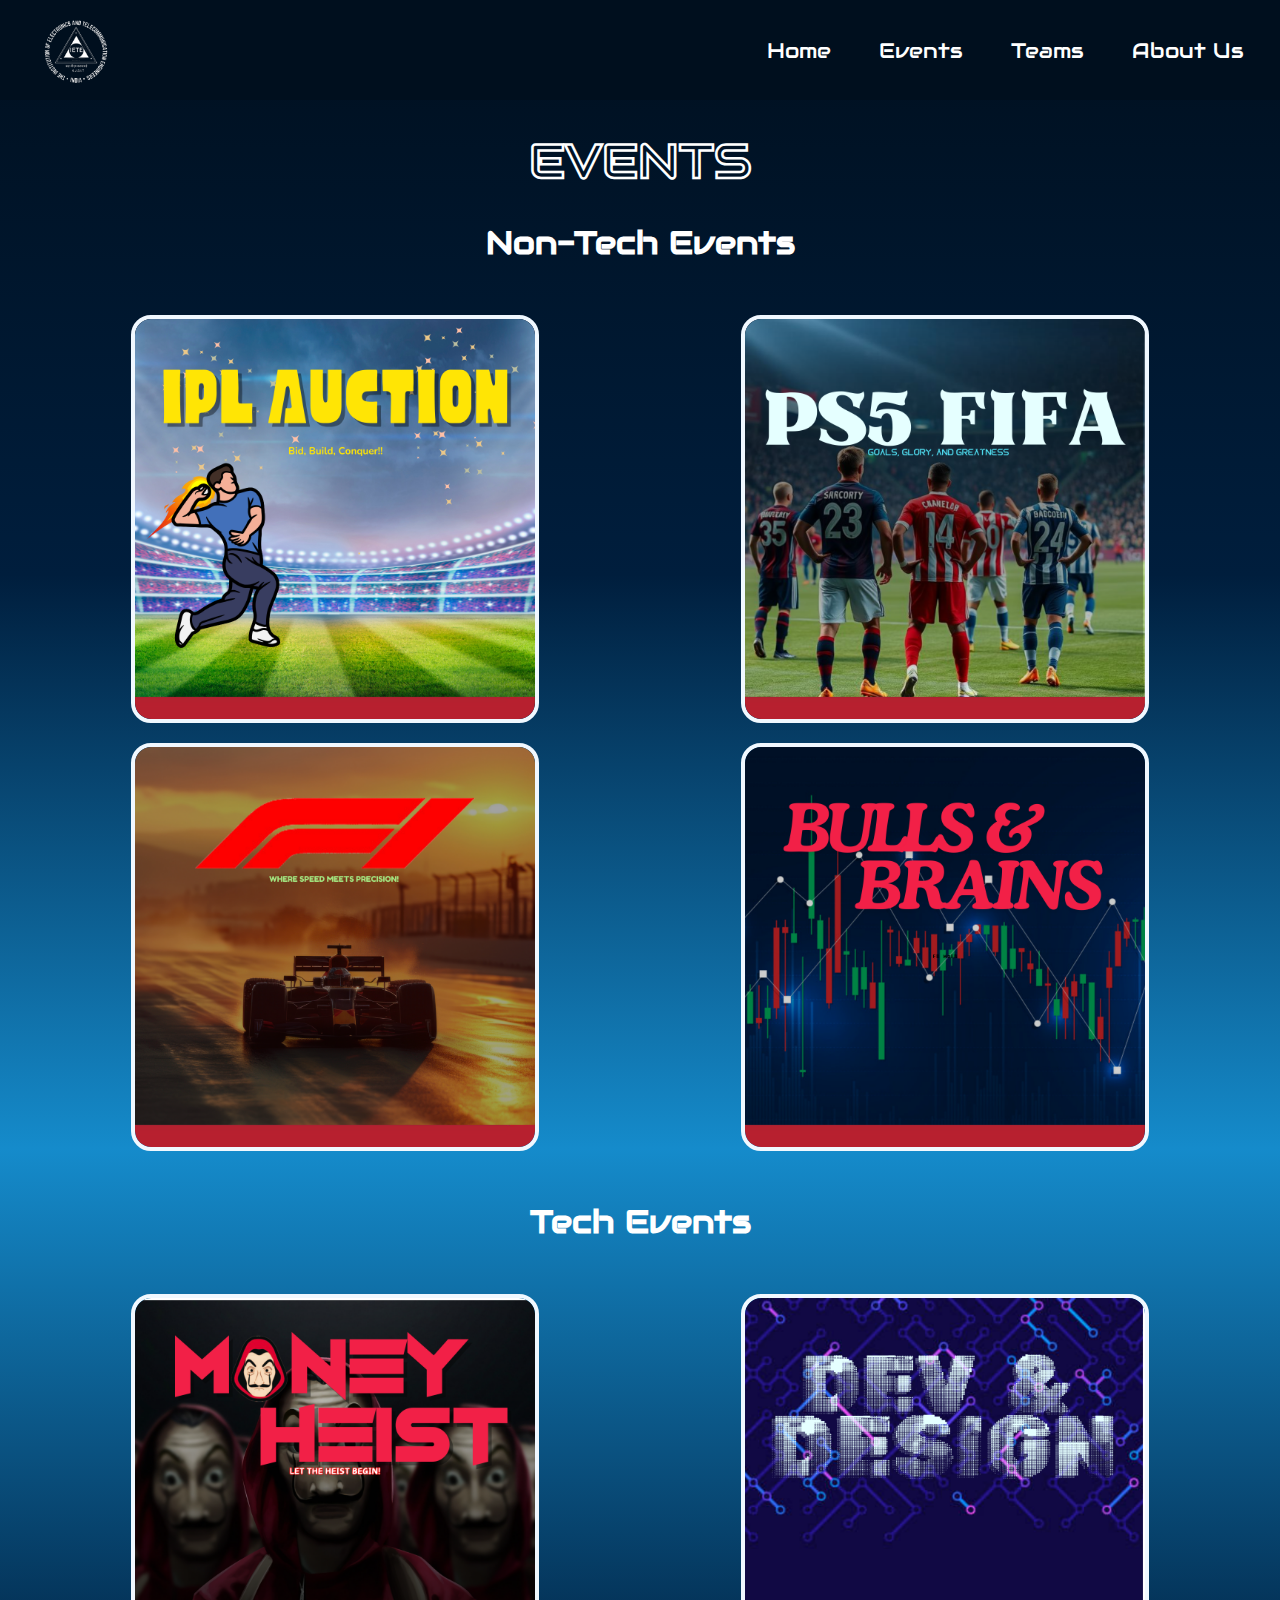
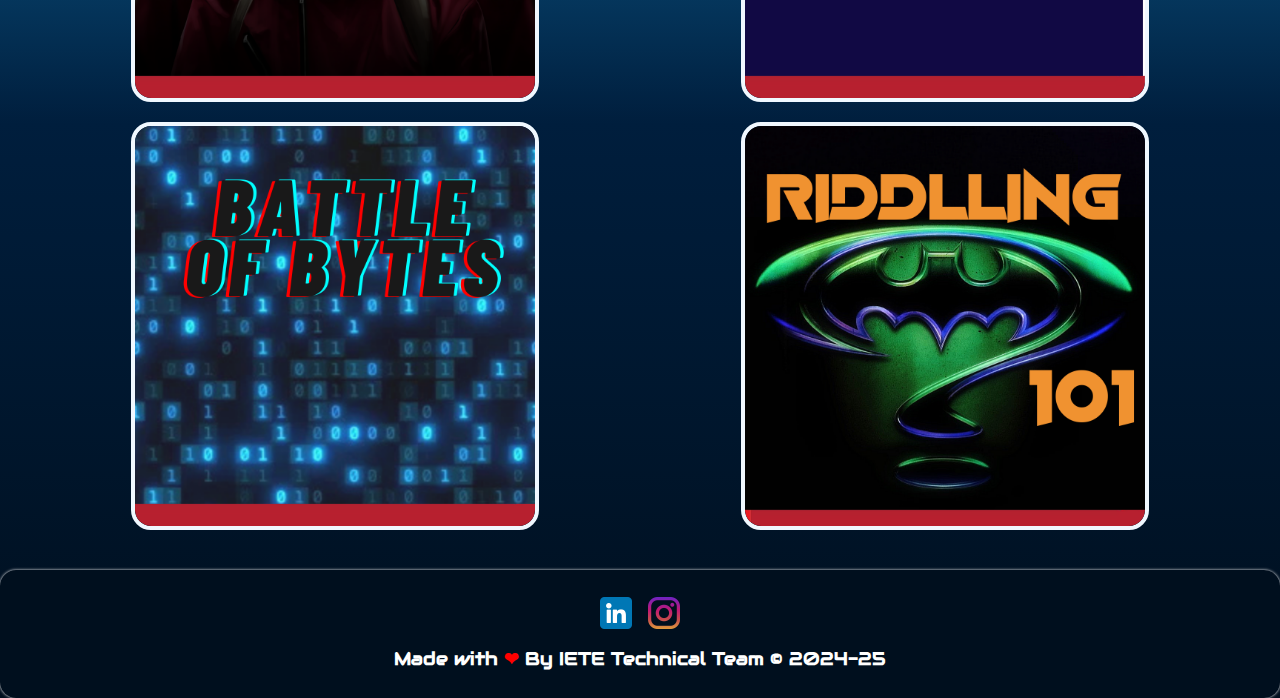
==== iete-events1/events.html @ 1904a3ac "Renaissance Update" ====
<!DOCTYPE html>
<html lang="en">

<head>
    <meta charset="UTF-8" />
    <meta name="viewport" content="width=device-width, initial-scale=1.0" />
    <title>IETE-KJSIT</title>
    <link rel="apple-touch-icon" sizes="180x180" href="../apple-touch-icon.png">
    <link rel="icon" type="image/png" sizes="32x32" href="../favicon-32x32.png">
    <link rel="icon" type="image/png" sizes="16x16" href="../favicon-16x16.png">
    <link rel="manifest" href="../site.webmanifest">
    <link rel="stylesheet" href="./events.css" />
    <link rel="stylesheet" href="./navbar.css" />
    <link rel="stylesheet" href="./footer.css" />
</head>

<body>
    <!-- Navbar -->
    <nav class="navbar">
        <div class="nav-container">
            <a href="../index.html" class="nav-logo"><img src="../iete-homepage/IETE-Logo.png" alt="logo"></a>
            <div class="hamburger" id="hamburger">
                <span class="line" id="line1"></span>
                <span class="line" id="line2"></span>
                <span class="line" id="line3"></span>
            </div>
            <ul class="nav-links" id="nav-links">
                <li><a href="../index.html">Home</a></li>
                <li><a href="./events.html">Events</a></li>
                <li><a href="../iete-teams/teams_2024-2025.html">Teams</a></li>
                <li><a href="../iete-about/about-us.html">About Us</a></li>
            </ul>
        </div>
    </nav>

    <!-- Event Sections -->
    <section class="events">
        <h1 class="title-box">EVENTS</h1>
        <h2>Non-Tech Events</h2>
        <div class="event-grid">
            <div class="event-card">
                <img src="./images/ipl.png" alt="IPL Auction" />
                <div class="event-info">
                    <h3>IPL AUCTION</h3>
                    <p>Time: 2:30PM - 5PM</p>
                    <p>Date: 14th Oct</p>
                    <a href="https://docs.google.com/forms/d/e/1FAIpQLSczby8QKVN-RgpcwUjFU3XSW98WtP2bjYVqkB9LiTR9m40-eQ/viewform"
                        target="_blank">
                        <button class="register-btn">Register</button>
                    </a>
                </div>
            </div>
            <div class="event-card">
                <img src="./images/fifa.png" alt="FIFA" />
                <div class="event-info">
                    <h3>FIFA</h3>
                    <p>Time: 9PM - 5PM</p>
                    <p>Date: 14th & 15th Oct</p>
                    <a href="https://docs.google.com/forms/d/e/1FAIpQLSdMAuP3ic1ZmLCmyiyA9G11GNxbSLZe0o9h2b1MON8RvTy_ag/viewform"
                        target="_blank">
                        <button class="register-btn">Register</button>
                    </a>
                </div>
            </div>
            <div class="event-card">
                <img src="./images/F1.png" alt="F1 RACING" />
                <div class="event-info">
                    <h3>F1 Racing</h3>
                    <p>Time: 9PM - 5PM</p>
                    <p>Date: 14th & 15th Oct</p>
                    <a href="https://docs.google.com/forms/d/e/1FAIpQLSfZt32t-2k_OzipbN7jNhMBG4VUO8RqSVjIqp6ISsDyD3VTOw/viewform"
                        target="_blank">
                        <button class="register-btn">Register</button>
                    </a>
                </div>
            </div>
            <div class="event-card">
                <img src="./images/Bulls.png" alt="BULLS & BRAINS" />
                <div class="event-info">
                    <h3>BULLS & BRAINS</h3>
                    <p>Time: 9:15AM - 3:30PM</p>
                    <p>Date: 14th & 15th Oct</p>
                    <a href="https://docs.google.com/forms/d/e/1FAIpQLSeyniVMpYZ4jGJDH8ygJGjJcSJOQFVTXc2LAAHwDVw2FgQxcA/viewform"
                        target="_blank">
                        <button class="register-btn">Register</button>
                    </a>
                </div>
            </div>
        </div>

        <h2>Tech Events</h2>
        <div class="event-grid">
            <div class="event-card">
                <img src="./images/Money.png" alt="MONEY HEIST" />
                <div class="event-info">
                    <h3>MONEY HEIST</h3>
                    <p>Time: 2:30PM - 5PM</p>
                    <p>Date: 15th Oct</p>
                    <a href="https://docs.google.com/forms/d/e/1FAIpQLSc-ahb6irnEPdfL1sFDib7E49bEtVc0CtYyFlpZqxTfw7nd4A/viewform"
                        target="_blank">
                        <button class="register-btn">Register</button>
                    </a>
                </div>
            </div>
            <div class="event-card">
                <img src="./images/Dev.png" alt="DEV & DESIGN" />
                <div class="event-info">
                    <h3>DEV & DESIGN</h3>
                    <p>Time: 12PM - 4PM</p>
                    <p>Date: 15th Oct</p>
                    <a href="https://docs.google.com/forms/d/e/1FAIpQLSf0r1aqbn2C6k2Ldx7TnERhr4aaCvo1KktOezPTZ3zRODyo-Q/viewform"
                        target="_blank">
                        <button class="register-btn">Register</button>
                    </a>
                </div>
            </div>
            <div class="event-card">
                <img src="./images/BoB.png" alt="BATTLE OF BYTES" />
                <div class="event-info">
                    <h3>BATTLE OF BYTES</h3>
                    <p>Time: 11AM - 1PM</p>
                    <p>Date: 14th Oct</p>
                    <a href="https://docs.google.com/forms/d/e/1FAIpQLScMWoPMvmqF0GRuyHtp5E0GfseN_Mmk141RejVFHGQSWsJIHw/viewform"
                        target="_blank">
                        <button class="register-btn">Register</button>
                    </a>
                </div>
            </div>
            <div class="event-card">
                <img src="./images/Riddlling.png" alt="RIDDLING 101" />
                <div class="event-info">
                    <h3>RIDDLING 101</h3>
                    <p>Time: 11AM - 1PM</p>
                    <p>Date: 15th Oct</p>
                    <a href="https://docs.google.com/forms/d/e/1FAIpQLSeKcpNtjhtYsTKsmi10hRkri5eePg5AGT4ijvO0Qtzxvdy2hw/viewform"
                        target="_blank">
                        <button class="register-btn">Register</button>
                    </a>
                </div>
            </div>
        </div>
    </section>

    <footer id="footer">
        <div class="f-info">
            <div class="f-info-socials">
                <a href="https://www.linkedin.com/company/iete-kjsieit/mycompany/"><img src="./images/linkedin.png"
                        alt="linkedin"></a>
                <a href="https://www.instagram.com/iete_kjsit/"><img src="./images/instagram.png" alt="instagram"></a>
            </div>
            <div class="f-info-brand">
                <h3>Made with <span style="color: red;">&#10084;</span> By IETE Technical Team
                    <span>&copy;</span> 2024-25
                </h3>
            </div>
        </div>
    </footer>

    <script src="./events.js"></script>
    <script src="./navbar.js"></script>
</body>

</html>
---- iete-events1/events.css ----
@import url("https://fonts.googleapis.com/css2?family=Audiowide&display=swap");

body {
  font-family: "Audiowide", sans-serif;
  margin: 0;
  padding: 0;
  height: 100%;
  color: white;
  background: linear-gradient(0deg, #000f1e, #001e3d, #158bcb, #001e3d, #000f1e);
  background-size: cover;
}

::-webkit-scrollbar {
  background: transparent;
  width: 0.3rem;
  height: 0.3rem;
}
::-webkit-scrollbar-thumb {
  background-color: #3c3f58;
}
::-webkit-scrollbar-thumb:hover {
  background-color: rgba(0, 0, 0, 0.3);
}

.events {
  text-align: center;
  padding: 1.25rem;
}

.events h1 {
  font-size: 3rem;
  margin-bottom: 0.6rem;
  margin-top: 0.6rem;
}

.events h2 {
  font-size: 2rem;
  margin-top: 1.9rem;
  margin-bottom: 1.25rem;
}

.title-box {
  color: transparent;
  -webkit-text-stroke: 1px white;
  transition: 0.5s;
}

.title-box:hover {
  color: white;
  font-size: 4rem;
}

.event-grid {
  display: grid;
  /* grid-template-columns: repeat(auto-fit, minmax(2, 1fr)); */
  grid-template-columns: repeat(auto-fit, minmax(25rem, 1fr));
  gap: 1.25rem;
  justify-items: center;
  padding: 1.25rem;
  margin-top: 2rem;
}

@media (min-width: 1320px) {
  .event-grid {
    grid-template-columns: repeat(3, 1fr); /* Creating a 3-column grid */
    grid-auto-flow: dense; /* Let grid items fill available spaces */
  }

  .event-card:nth-child(4) {
    grid-column: 2 / 3;
    grid-row: 2 / 3;
  }
}

@media (max-width: 1000px) {
  .event-grid {
    grid-template-columns: 1fr;
  }
}

@media (max-width: 768px) {
  .event-grid {
    grid-template-columns: 1fr;
  }
}

.event-card {
  position: relative;
  width: 25rem;
  height: 25rem;
  border-radius: 1.25rem;
  overflow: hidden;
  border: 0.3rem solid aliceblue;
  transition: transform 0.6s;
}

.event-card img {
  width: 100%;
  height: 100%;
  object-fit: cover;
  border-radius: 1rem;
  transition: filter 0.6s;
}

.event-card:hover img {
  filter: blur(0.3rem);
}

.event-info {
  position: absolute;
  bottom: 0;
  width: 100%;
  height: 100%;
  display: flex;
  justify-content: center;
  align-items: center;
  flex-direction: column;
  transform: translateY(100%);
  opacity: 0;
  color: white;
  text-align: center;
  transition: transform 0.6s ease, opacity 0.6s ease;
}

.event-card:hover .event-info {
  transform: translateY(0);
  opacity: 1;
}

.event-info h3 {
  font-size: 1.4rem;
  margin-bottom: 0.6rem;
}

.event-info p {
  margin: 0.3rem 0;
}

.register-btn {
  padding: 0.625rem 1.25rem;
  border: none;
  background-color: aliceblue;
  color: black;
  border-radius: 0.3125rem;
  cursor: pointer;
  font-size: 1rem;
}

.register-btn:hover {
  background-color: rgb(185, 215, 250);
}

@media (max-width: 768px) {
  .event-grid {
    grid-template-columns: 1fr;
  }
}

@media (max-width: 500px) {
  .event-card {
    width: 18rem;
    height: 18rem;
  }
  
  .event-card img {
    border-radius: 0.75rem;
  }

  .event-info h3 {
    font-size: 1.2rem;
  }

  .register-btn {
    font-size: 0.875rem;
    padding: 0.5rem 1rem;
  }
}

@media (max-width: 380px) {
  .event-card {
    width: 15rem;
    height: 15rem;
  }
  
  .event-card img {
    border-radius: 0.65rem;
  }

  .event-info h3 {
    font-size: 1rem;
  }

  .register-btn {
    font-size: 0.8rem;
    padding: 0.4rem 0.8rem;
  }
}
---- iete-events1/navbar.css ----
.navbar {
  height: 5rem;
  position: sticky;
  top: 0;
  background-color: #000f1e;
  padding: 0.625rem 1.25rem;
  z-index: 1000;
}

.navbar .nav-container {
  height: 5rem;
  display: flex;
  justify-content: space-between;
  align-items: center;
}

.navbar .nav-logo img {
  height: 5rem;
  width: 5rem;
  margin-top: 6px;
  margin-left: 1rem;
  cursor: pointer;
}

.navbar .nav-links {
  list-style: none;
  display: flex;
  gap: 2rem;
}

.navbar .nav-links li {
  position: relative;
}

.navbar .nav-links li a {
  color: white;
  text-decoration: none;
  font-size: 1.3rem;
  margin-right: 1rem;
  position: relative;
  display: inline-block;
}

.navbar .nav-links li a:hover {
  color: #158bcb;
  transform: scale(1.1);
}

.nav-links a::after {
  content: '';
  position: absolute;
  left: 20%;
  bottom: -5px;
  width: 0;
  height: 2px;
  background-color: #158bcb;
  transition: width 1s ease;
}

.nav-links a:hover::after {
  width: 60%;
}

.hamburger {
  display: none;
  font-size: 2rem;
  cursor: pointer;
  color: #fff;
}

.line {
  display: block;
  width: 30px;
  height: 3px;
  background-color: white;
  margin: 5px auto;
  transition: all 0.3s ease;
}

@media (max-width: 800px) {
  .nav-links {
      display: none !important;
      flex-direction: column;
      position: absolute;
      top: 5rem;
      right: 0;
      background-color: #000f1e;
      width: 100%;
      padding: 0.5rem 0 2rem 0;
      text-align: center;
      gap: 1.5rem;
  }

  .hamburger {
      display: block;
  }

  .nav-links.active {
      display: flex !important;
  }

  .nav-links li a {
      font-size: 1.5rem;
  }

  .nav-links.active + .hamburger #line1 {
      transform: rotate(45deg) translate(7px, 7px) !important;
  }

  .nav-links.active + .hamburger #line2 {
      opacity: 0 !important;
  }

  .nav-links.active + .hamburger #line3 {
      transform: rotate(-45deg) translate(7px, -7px) !important;
  }
}
---- iete-events1/footer.css ----
#footer {
  width: auto;
  display: flex;
  flex-direction: column;
  position: relative;
  bottom: 0;
  border-radius: 1rem;
  box-shadow: 0 0 3px white;
  padding: 1rem;
  background-color: #000f1e;
}

.f-info {
  text-align: center;
  display: flex;
  height: 6rem;
  background-color: #000f1e;
  flex-wrap: wrap;
  justify-content: center;
  align-items: center;
}

.f-info-socials,
.f-info-brand {
  width: 100%;
  height: 3rem;
  display: flex;
  align-items: center;
  justify-content: center;
  color: white;
}

.f-info-brand h3 {
  font-size: large;
}

.f-info-socials img {
  font-size: 1.2rem;
  margin: 0 0.5rem;
  margin-top: 0.6rem;
  height: 2rem;
}

@media (max-width: 750px) {
  .f-info {
      height: 5rem;
  }

  .f-info-socials,
  .f-info-brand {
      height: 2.5rem;
  }

  .f-info-socials img {
      font-size: 1rem;
      margin: 0 0.5rem;
      margin-top: 0.5rem;
      height: 1.5rem;
  }

  .f-info-brand {
      font-size: small;
  }
}

@media (min-width: 750px) and (max-width: 1200px) {
  .f-info {
      height: 5rem;
  }

  .f-info-socials,
  .f-info-brand {
      height: 2.5rem;
  }

  .f-info-socials img {
      font-size: 1rem;
      margin: 0 0.5rem;
      margin-top: 0.5rem;
      height: 1.5rem;
  }

  .f-info-brand {
      font-size: small;
  }
}
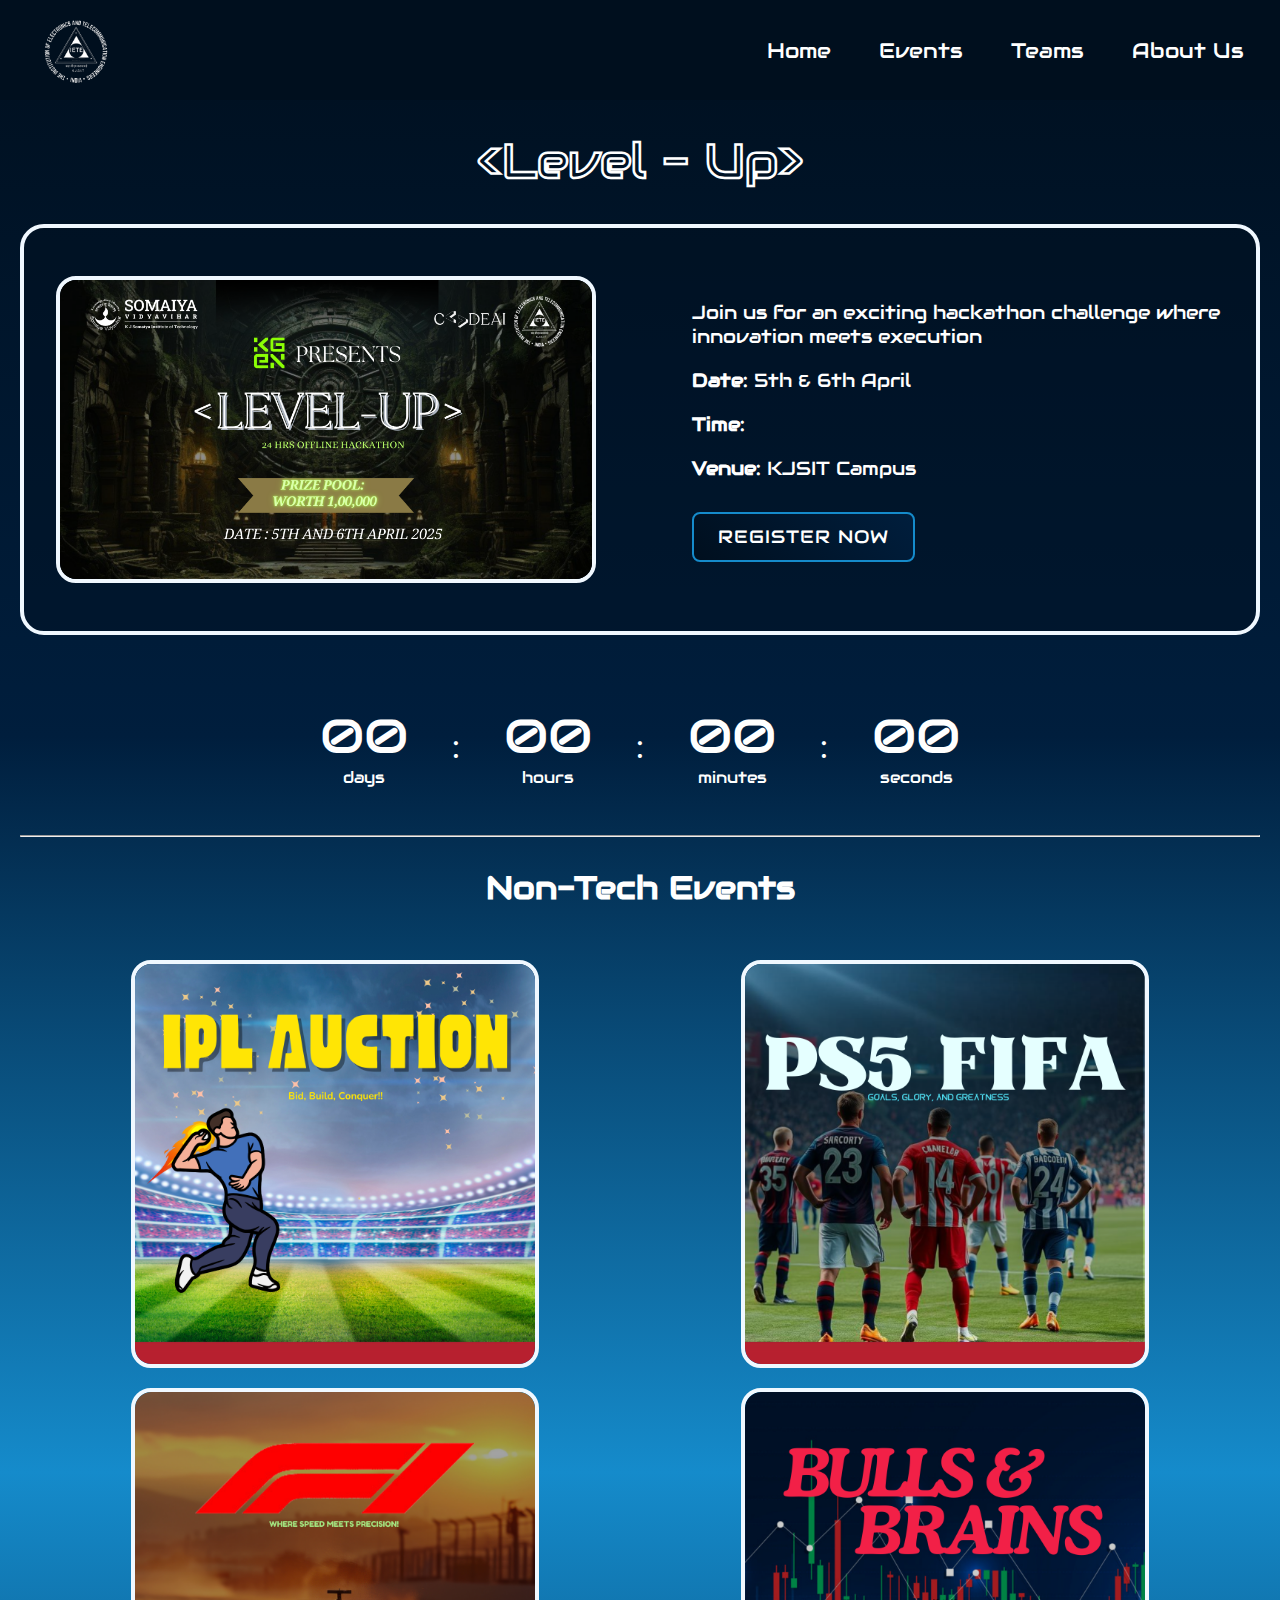
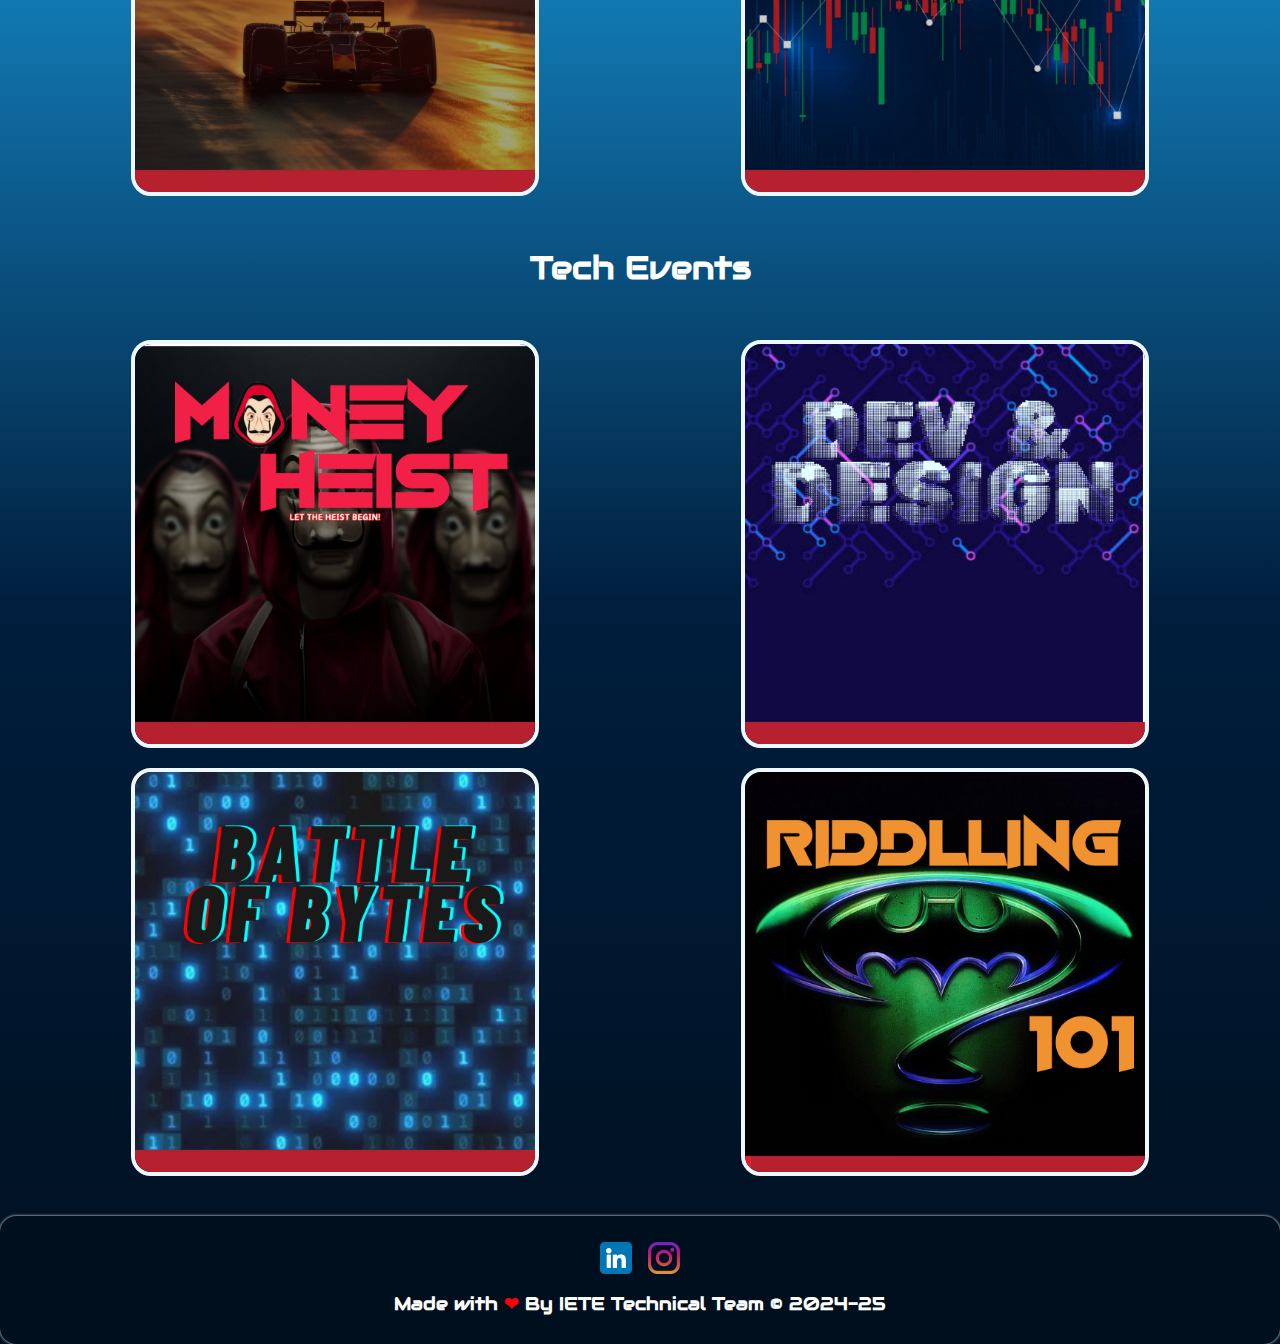
==== commit 1016df2e: "Replaced old events folder with new events folder" ====
--- a/iete-events1/events.html
+++ b/iete-events1/events.html
@@ -2,162 +2,230 @@
 <html lang="en">
 
 <head>
-    <meta charset="UTF-8" />
-    <meta name="viewport" content="width=device-width, initial-scale=1.0" />
-    <title>IETE-KJSIT</title>
-    <link rel="apple-touch-icon" sizes="180x180" href="../apple-touch-icon.png">
-    <link rel="icon" type="image/png" sizes="32x32" href="../favicon-32x32.png">
-    <link rel="icon" type="image/png" sizes="16x16" href="../favicon-16x16.png">
-    <link rel="manifest" href="../site.webmanifest">
-    <link rel="stylesheet" href="./events.css" />
-    <link rel="stylesheet" href="./navbar.css" />
-    <link rel="stylesheet" href="./footer.css" />
+  <meta charset="UTF-8" />
+  <meta name="viewport" content="width=device-width, initial-scale=1.0" />
+  <title>IETE-KJSIT</title>
+  <link rel="apple-touch-icon" sizes="180x180" href="../apple-touch-icon.png" />
+  <link rel="icon" type="image/png" sizes="32x32" href="../favicon-32x32.png" />
+  <link rel="icon" type="image/png" sizes="16x16" href="../favicon-16x16.png" />
+  <link rel="manifest" href="../site.webmanifest" />
+  <link rel="stylesheet" href="./css/events.css" />
+  <link rel="stylesheet" href="./css/navbar.css" />
+  <link rel="stylesheet" href="./css/footer.css" />
 </head>
 
 <body>
-    <!-- Navbar -->
-    <nav class="navbar">
-        <div class="nav-container">
-            <a href="../index.html" class="nav-logo"><img src="../iete-homepage/IETE-Logo.png" alt="logo"></a>
-            <div class="hamburger" id="hamburger">
-                <span class="line" id="line1"></span>
-                <span class="line" id="line2"></span>
-                <span class="line" id="line3"></span>
-            </div>
-            <ul class="nav-links" id="nav-links">
-                <li><a href="../index.html">Home</a></li>
-                <li><a href="./events.html">Events</a></li>
-                <li><a href="../iete-teams/teams_2024-2025.html">Teams</a></li>
-                <li><a href="../iete-about/about-us.html">About Us</a></li>
-            </ul>
-        </div>
-    </nav>
-
-    <!-- Event Sections -->
-    <section class="events">
-        <h1 class="title-box">EVENTS</h1>
-        <h2>Non-Tech Events</h2>
-        <div class="event-grid">
-            <div class="event-card">
-                <img src="./images/ipl.png" alt="IPL Auction" />
-                <div class="event-info">
-                    <h3>IPL AUCTION</h3>
-                    <p>Time: 2:30PM - 5PM</p>
-                    <p>Date: 14th Oct</p>
-                    <a href="https://docs.google.com/forms/d/e/1FAIpQLSczby8QKVN-RgpcwUjFU3XSW98WtP2bjYVqkB9LiTR9m40-eQ/viewform"
-                        target="_blank">
-                        <button class="register-btn">Register</button>
-                    </a>
-                </div>
-            </div>
-            <div class="event-card">
-                <img src="./images/fifa.png" alt="FIFA" />
-                <div class="event-info">
-                    <h3>FIFA</h3>
-                    <p>Time: 9PM - 5PM</p>
-                    <p>Date: 14th & 15th Oct</p>
-                    <a href="https://docs.google.com/forms/d/e/1FAIpQLSdMAuP3ic1ZmLCmyiyA9G11GNxbSLZe0o9h2b1MON8RvTy_ag/viewform"
-                        target="_blank">
-                        <button class="register-btn">Register</button>
-                    </a>
-                </div>
-            </div>
-            <div class="event-card">
-                <img src="./images/F1.png" alt="F1 RACING" />
-                <div class="event-info">
-                    <h3>F1 Racing</h3>
-                    <p>Time: 9PM - 5PM</p>
-                    <p>Date: 14th & 15th Oct</p>
-                    <a href="https://docs.google.com/forms/d/e/1FAIpQLSfZt32t-2k_OzipbN7jNhMBG4VUO8RqSVjIqp6ISsDyD3VTOw/viewform"
-                        target="_blank">
-                        <button class="register-btn">Register</button>
-                    </a>
-                </div>
-            </div>
-            <div class="event-card">
-                <img src="./images/Bulls.png" alt="BULLS & BRAINS" />
-                <div class="event-info">
-                    <h3>BULLS & BRAINS</h3>
-                    <p>Time: 9:15AM - 3:30PM</p>
-                    <p>Date: 14th & 15th Oct</p>
-                    <a href="https://docs.google.com/forms/d/e/1FAIpQLSeyniVMpYZ4jGJDH8ygJGjJcSJOQFVTXc2LAAHwDVw2FgQxcA/viewform"
-                        target="_blank">
-                        <button class="register-btn">Register</button>
-                    </a>
-                </div>
-            </div>
-        </div>
-
-        <h2>Tech Events</h2>
-        <div class="event-grid">
-            <div class="event-card">
-                <img src="./images/Money.png" alt="MONEY HEIST" />
-                <div class="event-info">
-                    <h3>MONEY HEIST</h3>
-                    <p>Time: 2:30PM - 5PM</p>
-                    <p>Date: 15th Oct</p>
-                    <a href="https://docs.google.com/forms/d/e/1FAIpQLSc-ahb6irnEPdfL1sFDib7E49bEtVc0CtYyFlpZqxTfw7nd4A/viewform"
-                        target="_blank">
-                        <button class="register-btn">Register</button>
-                    </a>
-                </div>
-            </div>
-            <div class="event-card">
-                <img src="./images/Dev.png" alt="DEV & DESIGN" />
-                <div class="event-info">
-                    <h3>DEV & DESIGN</h3>
-                    <p>Time: 12PM - 4PM</p>
-                    <p>Date: 15th Oct</p>
-                    <a href="https://docs.google.com/forms/d/e/1FAIpQLSf0r1aqbn2C6k2Ldx7TnERhr4aaCvo1KktOezPTZ3zRODyo-Q/viewform"
-                        target="_blank">
-                        <button class="register-btn">Register</button>
-                    </a>
-                </div>
-            </div>
-            <div class="event-card">
-                <img src="./images/BoB.png" alt="BATTLE OF BYTES" />
-                <div class="event-info">
-                    <h3>BATTLE OF BYTES</h3>
-                    <p>Time: 11AM - 1PM</p>
-                    <p>Date: 14th Oct</p>
-                    <a href="https://docs.google.com/forms/d/e/1FAIpQLScMWoPMvmqF0GRuyHtp5E0GfseN_Mmk141RejVFHGQSWsJIHw/viewform"
-                        target="_blank">
-                        <button class="register-btn">Register</button>
-                    </a>
-                </div>
-            </div>
-            <div class="event-card">
-                <img src="./images/Riddlling.png" alt="RIDDLING 101" />
-                <div class="event-info">
-                    <h3>RIDDLING 101</h3>
-                    <p>Time: 11AM - 1PM</p>
-                    <p>Date: 15th Oct</p>
-                    <a href="https://docs.google.com/forms/d/e/1FAIpQLSeKcpNtjhtYsTKsmi10hRkri5eePg5AGT4ijvO0Qtzxvdy2hw/viewform"
-                        target="_blank">
-                        <button class="register-btn">Register</button>
-                    </a>
-                </div>
-            </div>
-        </div>
+  <!-- Navbar -->
+  <nav class="navbar">
+    <div class="nav-container">
+      <a href="../index.html" class="nav-logo"><img src="./assets/IETE-logo.png" alt="logo" /></a>
+      <div class="hamburger" id="hamburger">
+        <span class="line" id="line1"></span>
+        <span class="line" id="line2"></span>
+        <span class="line" id="line3"></span>
+      </div>
+      <ul class="nav-links" id="nav-links">
+        <li><a href="../index.html">Home</a></li>
+        <li><a href="./events.html">Events</a></li>
+        <li><a href="../iete-teams/teams_2024-2025.html">Teams</a></li>
+        <li><a href="../iete-about/about-us.html">About Us</a></li>
+      </ul>
+    </div>
+  </nav>
+
+  <section class="events">
+    <h1 class="title-box">&lt;Level - Up&gt;</h1>
+
+
+    <!--Hackathon Section -->
+    <section class="hackathon-section">
+      <!-- <h2>Hackathon</h2> -->
+      <div class="hackathon-grid">
+        <div class="hackathon-card">
+          <img src="./assets/hackathon.png" alt="Hackathon" />
+        </div>
+        <div class="hackathon-info">
+          <p>Join us for an exciting hackathon challenge where innovation meets execution</p>
+          <p><strong>Date:</strong> 5th & 6th April</p>
+          <p><strong>Time:</strong></p>
+          <p><strong>Venue:</strong> KJSIT Campus</p>
+          <div class="register-btn-container">
+            <a href="#" target="_blank">
+              <button class="register-btn">Register Now</button>
+            </a>
+          </div>
+        </div>
+      </div>
     </section>
 
-    <footer id="footer">
-        <div class="f-info">
-            <div class="f-info-socials">
-                <a href="https://www.linkedin.com/company/iete-kjsieit/mycompany/"><img src="./images/linkedin.png"
-                        alt="linkedin"></a>
-                <a href="https://www.instagram.com/iete_kjsit/"><img src="./images/instagram.png" alt="instagram"></a>
-            </div>
-            <div class="f-info-brand">
-                <h3>Made with <span style="color: red;">&#10084;</span> By IETE Technical Team
-                    <span>&copy;</span> 2024-25
-                </h3>
-            </div>
-        </div>
-    </footer>
-
-    <script src="./events.js"></script>
-    <script src="./navbar.js"></script>
+    <!-- Timer Section Begins -->
+
+    <div class="timer-section">
+      <div class="day-section">
+        <div class="day-count count-section" id="remaining-days">00</div>
+        <div class="timer-text text-section">days</div>
+      </div>
+      <div class="colon-section">:</div>
+      <div class="hour-section">
+        <div class="hour-count count-section" id="remaining-hours">00</div>
+        <div class="timer-text text-section">hours</div>
+      </div>
+      <div class="colon-section">:</div>
+      <div class="minute-section">
+        <div class="minute-count count-section" id="remaining-minutes">00</div>
+        <div class="timer-text text-section">minutes</div>
+      </div>
+      <div class="colon-section">:</div>
+      <div class="second-section">
+        <div class="second-count count-section" id="remaining-seconds">00</div>
+        <div class="timer-text text-section">seconds</div>
+      </div>
+    </div>
+
+    <hr>
+      <!-- Event Sections -->
+      <h2>Non-Tech Events</h2>
+      <div class="event-grid">
+        <div class="event-card">
+          <img src="./images/ipl.png" alt="IPL Auction" />
+          <div class="event-info">
+            <h3>IPL AUCTION</h3>
+            <p>Time: 2:30PM - 5PM</p>
+            <p>Date: 14th Oct</p>
+            <a
+              href="https://docs.google.com/forms/d/e/1FAIpQLSczby8QKVN-RgpcwUjFU3XSW98WtP2bjYVqkB9LiTR9m40-eQ/viewform"
+              target="_blank"
+            >
+              <button class="register-btn">Register</button>
+            </a>
+          </div>
+        </div>
+        <div class="event-card">
+          <img src="./images/fifa.png" alt="FIFA" />
+          <div class="event-info">
+            <h3>FIFA</h3>
+            <p>Time: 9PM - 5PM</p>
+            <p>Date: 14th & 15th Oct</p>
+            <a
+              href="https://docs.google.com/forms/d/e/1FAIpQLSdMAuP3ic1ZmLCmyiyA9G11GNxbSLZe0o9h2b1MON8RvTy_ag/viewform"
+              target="_blank"
+            >
+              <button class="register-btn">Register</button>
+            </a>
+          </div>
+        </div>
+        <div class="event-card">
+          <img src="./images/F1.png" alt="F1 RACING" />
+          <div class="event-info">
+            <h3>F1 Racing</h3>
+            <p>Time: 9PM - 5PM</p>
+            <p>Date: 14th & 15th Oct</p>
+            <a
+              href="https://docs.google.com/forms/d/e/1FAIpQLSfZt32t-2k_OzipbN7jNhMBG4VUO8RqSVjIqp6ISsDyD3VTOw/viewform"
+              target="_blank"
+            >
+              <button class="register-btn">Register</button>
+            </a>
+          </div>
+        </div>
+        <div class="event-card">
+          <img src="./images/Bulls.png" alt="BULLS & BRAINS" />
+          <div class="event-info">
+            <h3>BULLS & BRAINS</h3>
+            <p>Time: 9:15AM - 3:30PM</p>
+            <p>Date: 14th & 15th Oct</p>
+            <a
+              href="https://docs.google.com/forms/d/e/1FAIpQLSeyniVMpYZ4jGJDH8ygJGjJcSJOQFVTXc2LAAHwDVw2FgQxcA/viewform"
+              target="_blank"
+            >
+              <button class="register-btn">Register</button>
+            </a>
+          </div>
+        </div>
+      </div>
+
+      <h2>Tech Events</h2>
+      <div class="event-grid">
+        <div class="event-card">
+          <img src="./images/Money.png" alt="MONEY HEIST" />
+          <div class="event-info">
+            <h3>MONEY HEIST</h3>
+            <p>Time: 2:30PM - 5PM</p>
+            <p>Date: 15th Oct</p>
+            <a
+              href="https://docs.google.com/forms/d/e/1FAIpQLSc-ahb6irnEPdfL1sFDib7E49bEtVc0CtYyFlpZqxTfw7nd4A/viewform"
+              target="_blank"
+            >
+              <button class="register-btn">Register</button>
+            </a>
+          </div>
+        </div>
+        <div class="event-card">
+          <img src="./images/Dev.png" alt="DEV & DESIGN" />
+          <div class="event-info">
+            <h3>DEV & DESIGN</h3>
+            <p>Time: 12PM - 4PM</p>
+            <p>Date: 15th Oct</p>
+            <a
+              href="https://docs.google.com/forms/d/e/1FAIpQLSf0r1aqbn2C6k2Ldx7TnERhr4aaCvo1KktOezPTZ3zRODyo-Q/viewform"
+              target="_blank"
+            >
+              <button class="register-btn">Register</button>
+            </a>
+          </div>
+        </div>
+        <div class="event-card">
+          <img src="./images/BoB.png" alt="BATTLE OF BYTES" />
+          <div class="event-info">
+            <h3>BATTLE OF BYTES</h3>
+            <p>Time: 11AM - 1PM</p>
+            <p>Date: 14th Oct</p>
+            <a
+              href="https://docs.google.com/forms/d/e/1FAIpQLScMWoPMvmqF0GRuyHtp5E0GfseN_Mmk141RejVFHGQSWsJIHw/viewform"
+              target="_blank"
+            >
+              <button class="register-btn">Register</button>
+            </a>
+          </div>
+        </div>
+        <div class="event-card">
+          <img src="./images/Riddlling.png" alt="RIDDLING 101" />
+          <div class="event-info">
+            <h3>RIDDLING 101</h3>
+            <p>Time: 11AM - 1PM</p>
+            <p>Date: 15th Oct</p>
+            <a
+              href="https://docs.google.com/forms/d/e/1FAIpQLSeKcpNtjhtYsTKsmi10hRkri5eePg5AGT4ijvO0Qtzxvdy2hw/viewform"
+              target="_blank"
+            >
+              <button class="register-btn">Register</button>
+            </a>
+          </div>
+        </div>
+      </div>
+
+
+  </section>
+
+  <footer id="footer">
+    <div class="f-info">
+      <div class="f-info-socials">
+        <a href="https://www.linkedin.com/company/iete-kjsieit/mycompany/"><img src="./images/linkedin.png"
+            alt="linkedin" /></a>
+        <a href="https://www.instagram.com/iete_kjsit/"><img src="./images/instagram.png" alt="instagram" /></a>
+      </div>
+      <div class="f-info-brand">
+        <h3>
+          Made with <span style="color: red">&#10084;</span> By IETE Technical
+          Team <span>&copy;</span> 2024-25
+        </h3>
+      </div>
+    </div>
+  </footer>
+
+  <script src="./js/timer.js"></script>
+  <script src="./js/events.js"></script>
+  <script src="./js/navbar.js"></script>
 </body>
 
 </html>--- a/iete-events1/css/events.css
+++ b/iete-events1/css/events.css
@@ -0,0 +1,525 @@
+@import url("https://fonts.googleapis.com/css2?family=Audiowide&display=swap");
+
+body {
+  font-family: "Audiowide", sans-serif;
+  margin: 0;
+  padding: 0;
+  height: 100%;
+  color: white;
+  background: linear-gradient(
+    0deg,
+    #000f1e,
+    #001e3d,
+    #158bcb,
+    #001e3d,
+    #000f1e
+  );
+  background-size: cover;
+}
+
+::-webkit-scrollbar {
+  background: transparent;
+  width: 0.3rem;
+  height: 0.3rem;
+}
+::-webkit-scrollbar-thumb {
+  background-color: #3c3f58;
+}
+::-webkit-scrollbar-thumb:hover {
+  background-color: rgba(0, 0, 0, 0.3);
+}
+
+.events {
+  text-align: center;
+  padding: 1.25rem;
+}
+
+.events h1 {
+  font-size: 3rem;
+  margin-bottom: 0.6rem;
+  margin-top: 0.6rem;
+}
+
+.events h2 {
+  font-size: 2rem;
+  margin-top: 1.9rem;
+  margin-bottom: 1.25rem;
+}
+
+.title-box {
+  color: transparent;
+  -webkit-text-stroke: 1px white;
+  transition: 0.5s;
+}
+
+/*  */
+/* Hackathon section as image dimensions are different */
+/* Hackathon section styles */
+.hackathon-section {
+  margin: 2rem auto;
+  padding: 2rem;
+  border: 0.3rem solid aliceblue;
+  border-radius: 1.5rem;
+  max-width: 96%;
+  animation: borderGlow 3s infinite alternate;
+  background: rgba(0, 15, 30, 0.4);
+}
+
+@keyframes borderGlow {
+  0% {
+    border-color: aliceblue;
+    box-shadow: 0 0 10px rgba(240, 248, 255, 0.5);
+  }
+  50% {
+    border-color: #158bcb;
+    box-shadow: 0 0 20px rgba(21, 139, 203, 0.7);
+  }
+  100% {
+    border-color: #001e3d;
+    box-shadow: 0 0 15px rgba(0, 30, 61, 0.6);
+  }
+}
+
+.hackathon-grid {
+  display: flex;
+  /* justify-content: center; */
+  align-items: center;
+  gap: 6rem;
+  margin: 1rem auto;
+}
+
+.hackathon-card {
+  /* position: relative; */
+  width: 50%;
+  /* max-width: 40rem; */
+  height: auto;
+  aspect-ratio: 16/9; 
+  border-radius: 1.25rem;
+  overflow: hidden;
+  border: 0.3rem solid aliceblue; 
+  transition: transform 0.6s;
+  margin: 0;
+}
+
+.hackathon-card img {
+  width: 100%;
+  height: 100%;
+  object-fit: cover;
+  object-position: center;
+  border-radius: 0.8rem;
+} 
+
+.hackathon-info {
+  /* width: 22rem; */
+  width: 50%;
+  color: white;
+  text-align: left;
+  display: flex;
+  flex-direction: column;
+  gap: 0.75rem;
+}
+
+.hackathon-info p {
+  margin: 0.25rem 0;
+  font-size: 1.2rem;
+}
+
+.register-btn-container {
+  margin-top: 1rem;
+}
+
+.hackathon-info .register-btn {
+  font-family: "Audiowide", sans-serif;
+  padding: 0.75rem 1.5rem;
+  border: 0.15rem solid #158bcb;
+  background: linear-gradient(45deg, #000f1e, #001e3d);
+  color: white;
+  border-radius: 0.5rem;
+  cursor: pointer;
+  font-size: 1.1rem;
+  letter-spacing: 1px;
+  position: relative;
+  overflow: hidden;
+  transition: all 0.4s ease;
+  width: fit-content;
+  z-index: 1;
+  text-transform: uppercase;
+}
+
+.hackathon-info .register-btn::before {
+  content: "";
+  position: absolute;
+  top: 0;
+  left: 0;
+  width: 0%;
+  height: 100%;
+  background-color: #158bcb;
+  transition: all 0.4s ease;
+  z-index: -1;
+}
+
+.hackathon-info .register-btn:hover {
+  transform: translateY(-3px);
+  box-shadow: 0 7px 15px rgba(21, 139, 203, 0.4);
+}
+
+.hackathon-info .register-btn:hover::before {
+  width: 100%;
+}
+
+.hackathon-info .register-btn:active {
+  transform: translateY(0);
+  box-shadow: 0 3px 8px rgba(21, 139, 203, 0.4);
+}
+
+/* Timer Section Style Starts */
+
+
+.timer-section {
+  width: 60%;
+  height: 160px;
+  margin: auto;
+  display: flex;
+  justify-content: center;
+  align-items: center;
+  /* border: 2px solid black; */
+}
+
+.timer-section > * {
+  width: 160px;
+  height: fit-content;
+  padding: 32px 0px;
+  /* border: 2px solid green; */
+}
+
+.colon-section {
+  width: 24px;
+  font-size: 2rem;
+  border: none;
+}
+
+.count-section, .text-section {
+  margin: auto;
+  font-size: 1.2rem;
+  text-align: center;
+  /* border: 2px solid red; */
+}
+
+.count-section {
+  font-size: 3rem;
+}
+
+.text-section {
+  font-size: 1rem;
+  margin-top: auto;
+}
+
+/* Timer Section Style Ends */
+
+/* Responsive Style Starts */
+
+@media (max-width: 800px) {
+
+  .title-box {
+    font-size: 2rem;
+    margin-bottom: 2rem !important;
+  }
+
+  .hackathon-section {
+    width: 96vw;
+    padding: 0;
+    margin: auto;
+  }
+
+  .hackathon-grid {
+    display: flex;
+    flex-direction: column;
+    padding: 32px 0px;
+    gap: 2rem;
+  }
+
+  .hackathon-card {
+    width: 80%;
+    margin: auto;
+  }
+
+  .hackathon-info {
+    width: 80%;
+    text-align: justify;
+    font-size: 1rem;
+  }
+
+  .hackathon-card > img {
+    width: 100%;
+  }
+
+  .hackathon-info .register-btn {
+    font-size: 0.8rem;
+    padding: 0.5rem 1rem;
+  }
+
+  .register-btn-container {
+    width: fit-content;
+    margin: 16px auto;
+  }
+
+  .timer-section {
+    width: 100%;
+    margin: 16px auto;
+    height: fit-content;
+  }
+
+  .timer-section > * {
+    padding: 12px 8px;
+    border: none;
+  }
+
+  .count-section {
+    font-size: 2rem;
+  }
+
+  .text-section {
+    font-size: 0.75rem;
+  }
+
+  .colon-section {
+    width: 16px;
+    font-size: 1.8rem;
+    padding: 0px;
+  }
+
+}
+
+/* 
+
+@media (max-width: 1200px) {
+  .hackathon-section {
+    max-width: 90%;
+  }
+}
+
+@media (max-width: 1000px) {
+  .hackathon-grid {
+    flex-direction: column;
+    gap: 2rem;
+  }
+
+  .hackathon-info {
+    text-align: center;
+    align-items: center;
+  }
+}
+
+@media (max-width: 768px) {
+  .hackathon-section {
+    max-width: 95%;
+    padding: 1.5rem;
+  }
+
+  .hackathon-card,
+  .hackathon-info {
+    width: 20rem;
+  }
+
+  .hackathon-card {
+    height: 28rem;
+  }
+}
+
+@media (max-width: 500px) {
+  .hackathon-section {
+    padding: 1rem;
+  }
+
+  .hackathon-grid {
+    display: flex;
+    justify-content: center;
+    align-items: center;
+    gap: 5rem; 
+    margin: 1rem auto;
+  }
+
+  .hackathon-card,
+  .hackathon-info {
+    width: 16rem;
+  }
+
+  .hackathon-card {
+    height: 24rem;
+  }
+
+  .hackathon-info h3 {
+    font-size: 1.5rem;
+  }
+
+  .hackathon-info p {
+    font-size: 1rem;
+  }
+
+  .hackathon-info .register-btn {
+    font-size: 0.9rem;
+    padding: 0.6rem 1.2rem;
+  }
+}
+
+
+
+
+
+
+ */
+
+
+
+ .event-grid {
+  display: grid;
+  /* grid-template-columns: repeat(auto-fit, minmax(2, 1fr)); */
+  grid-template-columns: repeat(auto-fit, minmax(25rem, 1fr));
+  gap: 1.25rem;
+  justify-items: center;
+  padding: 1.25rem;
+  margin-top: 2rem;
+}
+
+@media (min-width: 1320px) {
+  .event-grid {
+    grid-template-columns: repeat(3, 1fr); /* Creating a 3-column grid */
+    grid-auto-flow: dense; /* Let grid items fill available spaces */
+  }
+
+  .event-card:nth-child(4) {
+    grid-column: 2 / 3;
+    grid-row: 2 / 3;
+  }
+}
+
+@media (max-width: 1000px) {
+  .event-grid {
+    grid-template-columns: 1fr;
+  }
+}
+
+@media (max-width: 768px) {
+  .event-grid {
+    grid-template-columns: 1fr;
+  }
+}
+
+
+.event-card {
+  position: relative;
+  width: 25rem;
+  height: 25rem;
+  border-radius: 1.25rem;
+  overflow: hidden;
+  border: 0.3rem solid aliceblue;
+  transition: transform 0.6s;
+}
+
+.event-card img {
+  width: 100%;
+  height: 100%;
+  object-fit: cover;
+  border-radius: 1rem;
+  transition: filter 0.6s;
+}
+
+.event-card:hover img {
+  filter: blur(0.3rem);
+}
+
+.event-info {
+  position: absolute;
+  bottom: 0;
+  width: 100%;
+  height: 100%;
+  display: flex;
+  justify-content: center;
+  align-items: center;
+  flex-direction: column;
+  transform: translateY(100%);
+  opacity: 0;
+  color: white;
+  text-align: center;
+  transition: transform 0.6s ease, opacity 0.6s ease;
+}
+
+.event-card:hover .event-info {
+  transform: translateY(0);
+  opacity: 1;
+}
+
+.event-info h3 {
+  font-size: 1.4rem;
+  margin-bottom: 0.6rem;
+}
+
+.event-info p {
+  margin: 0.3rem 0;
+}
+
+.register-btn {
+  padding: 0.625rem 1.25rem;
+  border: none;
+  background-color: aliceblue;
+  color: black;
+  border-radius: 0.3125rem;
+  cursor: pointer;
+  font-size: 1rem;
+}
+
+.register-btn:hover {
+  background-color: rgb(185, 215, 250);
+}
+
+@media (max-width: 768px) {
+  .event-grid {
+    grid-template-columns: 1fr;
+  }
+}
+
+@media (max-width: 500px) {
+  .event-card {
+    width: 18rem;
+    height: 18rem;
+  }
+
+  .event-card img {
+    border-radius: 0.75rem;
+  }
+
+  .event-info h3 {
+    font-size: 1.2rem;
+  }
+
+  .register-btn {
+    font-size: 0.875rem;
+    padding: 0.5rem 1rem;
+  }
+}
+
+@media (max-width: 380px) {
+  .event-card {
+    width: 15rem;
+    height: 15rem;
+  }
+
+  .event-card img {
+    border-radius: 0.65rem;
+  }
+
+  .event-info h3 {
+    font-size: 1rem;
+  }
+
+  .register-btn {
+    font-size: 0.8rem;
+    padding: 0.4rem 0.8rem;
+  }
+}
+
+
+
+
+
+
--- a/iete-events1/css/navbar.css
+++ b/iete-events1/css/navbar.css
@@ -0,0 +1,117 @@
+.navbar {
+  height: 5rem;
+  position: sticky;
+  top: 0;
+  background-color: #000f1e;
+  padding: 0.625rem 1.25rem;
+  z-index: 1000;
+}
+
+.navbar .nav-container {
+  height: 5rem;
+  display: flex;
+  justify-content: space-between;
+  align-items: center;
+}
+
+.navbar .nav-logo img {
+  height: 5rem;
+  width: 5rem;
+  margin-top: 6px;
+  margin-left: 1rem;
+  cursor: pointer;
+}
+
+.navbar .nav-links {
+  list-style: none;
+  display: flex;
+  gap: 2rem;
+}
+
+.navbar .nav-links li {
+  position: relative;
+}
+
+.navbar .nav-links li a {
+  color: white;
+  text-decoration: none;
+  font-size: 1.3rem;
+  margin-right: 1rem;
+  position: relative;
+  display: inline-block;
+}
+
+.navbar .nav-links li a:hover {
+  color: #158bcb;
+  transform: scale(1.1);
+}
+
+.nav-links a::after {
+  content: '';
+  position: absolute;
+  left: 20%;
+  bottom: -5px;
+  width: 0;
+  height: 2px;
+  background-color: #158bcb;
+  transition: width 1s ease;
+}
+
+.nav-links a:hover::after {
+  width: 60%;
+}
+
+.hamburger {
+  display: none;
+  font-size: 2rem;
+  cursor: pointer;
+  color: #fff;
+}
+
+.line {
+  display: block;
+  width: 30px;
+  height: 3px;
+  background-color: white;
+  margin: 5px auto;
+  transition: all 0.3s ease;
+}
+
+@media (max-width: 800px) {
+  .nav-links {
+      display: none !important;
+      flex-direction: column;
+      position: absolute;
+      top: 5rem;
+      right: 0;
+      background-color: #000f1e;
+      width: 100%;
+      padding: 0.5rem 0 2rem 0;
+      text-align: center;
+      gap: 1.5rem;
+  }
+
+  .hamburger {
+      display: block;
+  }
+
+  .nav-links.active {
+      display: flex !important;
+  }
+
+  .nav-links li a {
+      font-size: 1.5rem;
+  }
+
+  .nav-links.active + .hamburger #line1 {
+      transform: rotate(45deg) translate(7px, 7px) !important;
+  }
+
+  .nav-links.active + .hamburger #line2 {
+      opacity: 0 !important;
+  }
+
+  .nav-links.active + .hamburger #line3 {
+      transform: rotate(-45deg) translate(7px, -7px) !important;
+  }
+}--- a/iete-events1/css/footer.css
+++ b/iete-events1/css/footer.css
@@ -0,0 +1,86 @@
+#footer {
+  width: auto;
+  display: flex;
+  flex-direction: column;
+  position: relative;
+  bottom: 0;
+  border-radius: 1rem;
+  box-shadow: 0 0 3px white;
+  padding: 1rem;
+  background-color: #000f1e;
+}
+
+.f-info {
+  text-align: center;
+  display: flex;
+  height: 6rem;
+  background-color: #000f1e;
+  flex-wrap: wrap;
+  justify-content: center;
+  align-items: center;
+}
+
+.f-info-socials,
+.f-info-brand {
+  width: 100%;
+  height: 3rem;
+  display: flex;
+  align-items: center;
+  justify-content: center;
+  color: white;
+}
+
+.f-info-brand h3 {
+  font-size: large;
+}
+
+.f-info-socials img {
+  font-size: 1.2rem;
+  margin: 0 0.5rem;
+  margin-top: 0.6rem;
+  height: 2rem;
+}
+
+@media (max-width: 750px) {
+  .f-info {
+      height: 5rem;
+  }
+
+  .f-info-socials,
+  .f-info-brand {
+      height: 2.5rem;
+  }
+
+  .f-info-socials img {
+      font-size: 1rem;
+      margin: 0 0.5rem;
+      margin-top: 0.5rem;
+      height: 1.5rem;
+  }
+
+  .f-info-brand {
+      font-size: small;
+  }
+}
+
+@media (min-width: 750px) and (max-width: 1200px) {
+  .f-info {
+      height: 5rem;
+  }
+
+  .f-info-socials,
+  .f-info-brand {
+      height: 2.5rem;
+  }
+
+  .f-info-socials img {
+      font-size: 1rem;
+      margin: 0 0.5rem;
+      margin-top: 0.5rem;
+      height: 1.5rem;
+  }
+
+  .f-info-brand {
+      font-size: small;
+  }
+}
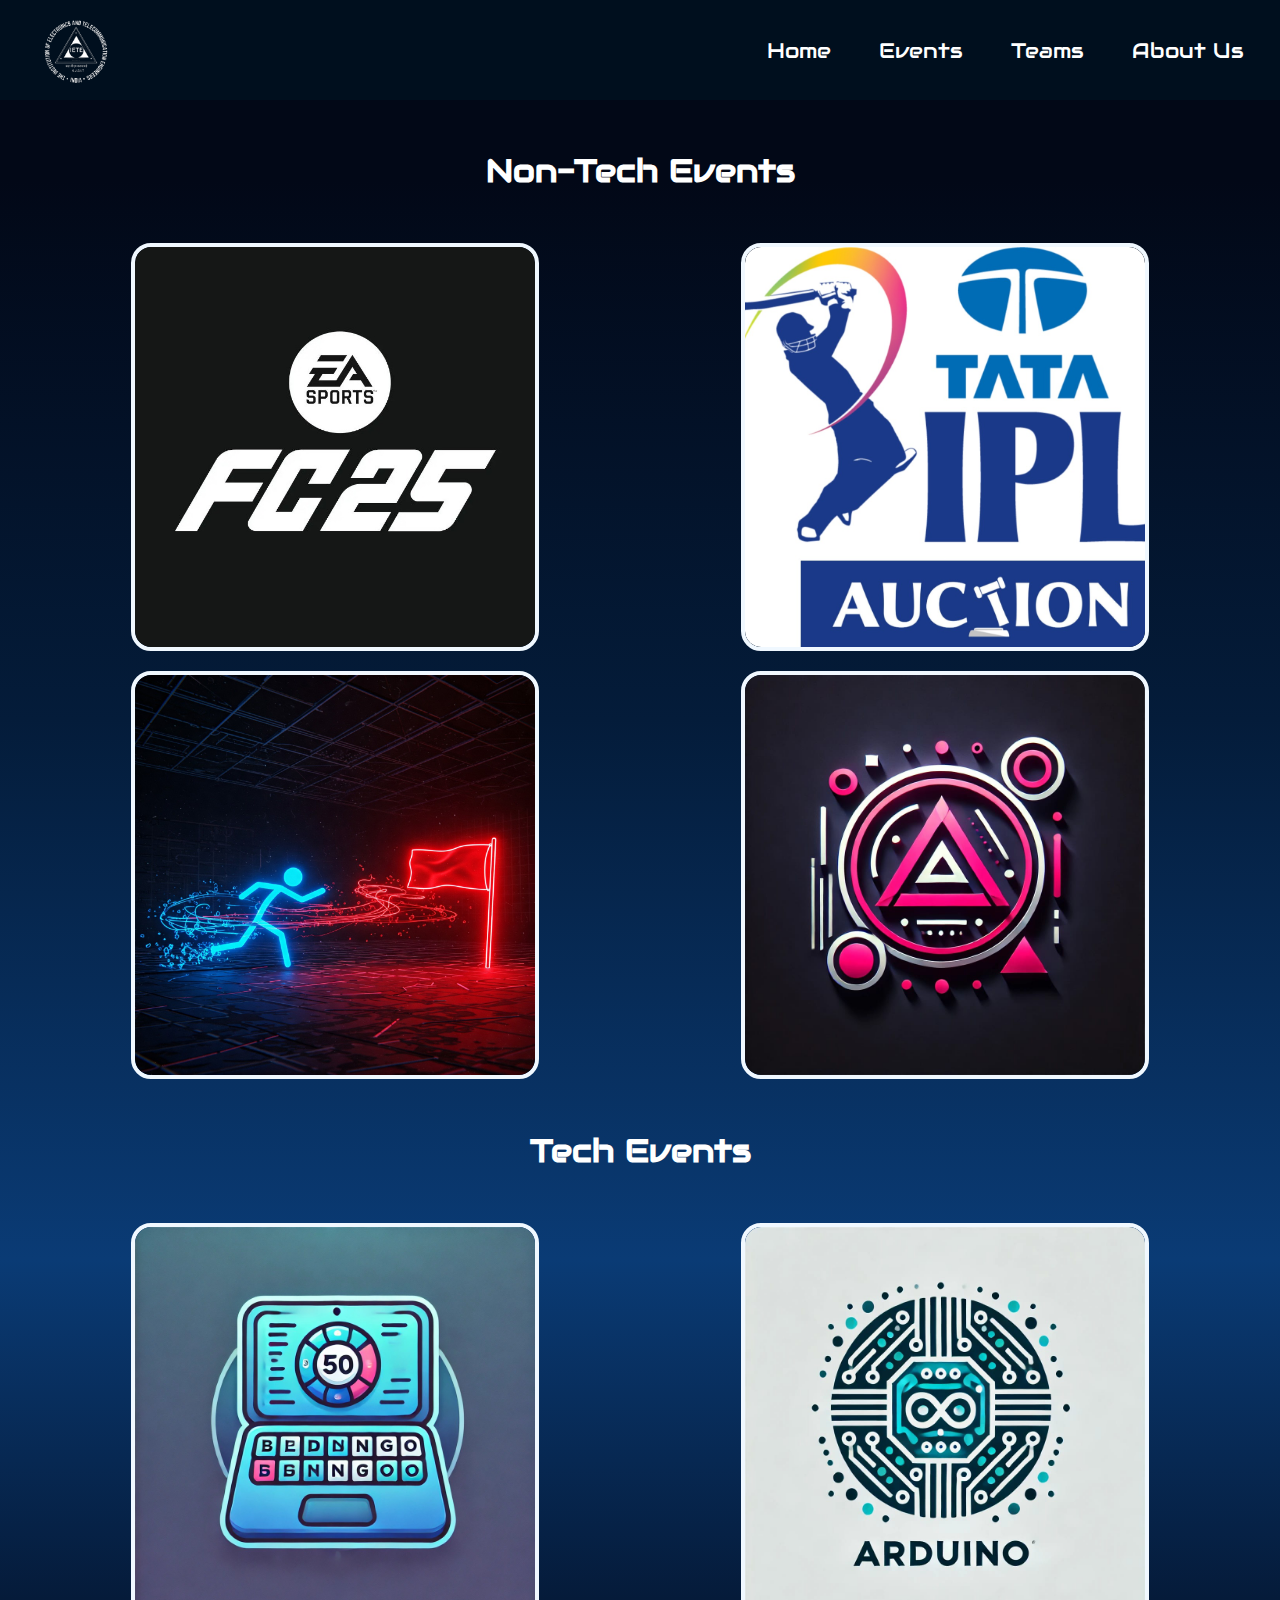
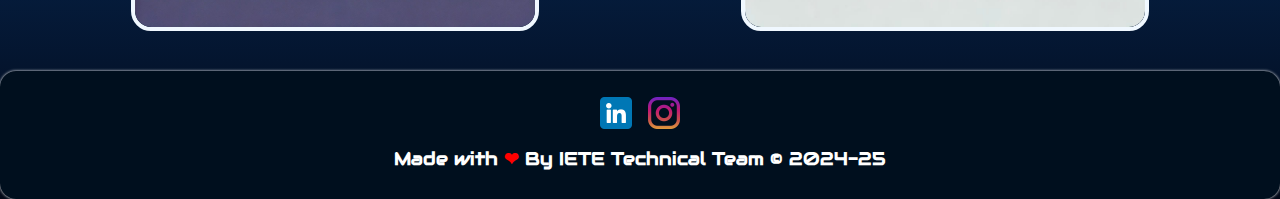
==== commit de8d6cce: "made changes" ====
--- a/iete-events1/events.html
+++ b/iete-events1/events.html
@@ -33,67 +33,18 @@
     </div>
   </nav>
 
-  <section class="events">
-    <h1 class="title-box">&lt;Level - Up&gt;</h1>
-
-
-    <!--Hackathon Section -->
-    <section class="hackathon-section">
-      <!-- <h2>Hackathon</h2> -->
-      <div class="hackathon-grid">
-        <div class="hackathon-card">
-          <img src="./assets/hackathon.png" alt="Hackathon" />
-        </div>
-        <div class="hackathon-info">
-          <p>Join us for an exciting hackathon challenge where innovation meets execution</p>
-          <p><strong>Date:</strong> 5th & 6th April</p>
-          <p><strong>Time:</strong></p>
-          <p><strong>Venue:</strong> KJSIT Campus</p>
-          <div class="register-btn-container">
-            <a href="#" target="_blank">
-              <button class="register-btn">Register Now</button>
-            </a>
-          </div>
-        </div>
-      </div>
-    </section>
-
-    <!-- Timer Section Begins -->
-
-    <div class="timer-section">
-      <div class="day-section">
-        <div class="day-count count-section" id="remaining-days">00</div>
-        <div class="timer-text text-section">days</div>
-      </div>
-      <div class="colon-section">:</div>
-      <div class="hour-section">
-        <div class="hour-count count-section" id="remaining-hours">00</div>
-        <div class="timer-text text-section">hours</div>
-      </div>
-      <div class="colon-section">:</div>
-      <div class="minute-section">
-        <div class="minute-count count-section" id="remaining-minutes">00</div>
-        <div class="timer-text text-section">minutes</div>
-      </div>
-      <div class="colon-section">:</div>
-      <div class="second-section">
-        <div class="second-count count-section" id="remaining-seconds">00</div>
-        <div class="timer-text text-section">seconds</div>
-      </div>
-    </div>
-
-    <hr>
+  <section class="events">    
       <!-- Event Sections -->
       <h2>Non-Tech Events</h2>
       <div class="event-grid">
         <div class="event-card">
-          <img src="./images/ipl.png" alt="IPL Auction" />
+          <img src="./images/FIFA.jpg" alt="FIFA" />
           <div class="event-info">
-            <h3>IPL AUCTION</h3>
-            <p>Time: 2:30PM - 5PM</p>
-            <p>Date: 14th Oct</p>
+            <h3>FIFA</h3>
+            <p>Time: 1.30pm onwards</p>
+            <p>Date: 3rd & 4th April</p>
             <a
-              href="https://docs.google.com/forms/d/e/1FAIpQLSczby8QKVN-RgpcwUjFU3XSW98WtP2bjYVqkB9LiTR9m40-eQ/viewform"
+              href="#"
               target="_blank"
             >
               <button class="register-btn">Register</button>
@@ -101,13 +52,13 @@
           </div>
         </div>
         <div class="event-card">
-          <img src="./images/fifa.png" alt="FIFA" />
+          <img src="./images/IPL.jpg" alt="IPL AUCTION" />
           <div class="event-info">
-            <h3>FIFA</h3>
-            <p>Time: 9PM - 5PM</p>
-            <p>Date: 14th & 15th Oct</p>
+            <h3>IPL AUCTION</h3>
+            <p>Time: 2pm onwards</p>
+            <p>Date: 3rd April</p>
             <a
-              href="https://docs.google.com/forms/d/e/1FAIpQLSdMAuP3ic1ZmLCmyiyA9G11GNxbSLZe0o9h2b1MON8RvTy_ag/viewform"
+              href="#"
               target="_blank"
             >
               <button class="register-btn">Register</button>
@@ -115,13 +66,13 @@
           </div>
         </div>
         <div class="event-card">
-          <img src="./images/F1.png" alt="F1 RACING" />
+          <img src="./images/Capture.jpg" alt="CAPTURE THE FLAG" />
           <div class="event-info">
-            <h3>F1 Racing</h3>
-            <p>Time: 9PM - 5PM</p>
-            <p>Date: 14th & 15th Oct</p>
+            <h3>CAPTURE THE FLAG</h3>
+            <p>Time: 1.30pm onwards</p>
+            <p>Date: 3rd & 4th April</p>
             <a
-              href="https://docs.google.com/forms/d/e/1FAIpQLSfZt32t-2k_OzipbN7jNhMBG4VUO8RqSVjIqp6ISsDyD3VTOw/viewform"
+              href="#"
               target="_blank"
             >
               <button class="register-btn">Register</button>
@@ -129,13 +80,13 @@
           </div>
         </div>
         <div class="event-card">
-          <img src="./images/Bulls.png" alt="BULLS & BRAINS" />
+          <img src="./images/SquidGame.jpg" alt="SQUID GAMES" />
           <div class="event-info">
-            <h3>BULLS & BRAINS</h3>
-            <p>Time: 9:15AM - 3:30PM</p>
-            <p>Date: 14th & 15th Oct</p>
+            <h3>SQUID GAMES</h3>
+            <p>Time: 3pm onwards</p>
+            <p>Date: 4th April</p>
             <a
-              href="https://docs.google.com/forms/d/e/1FAIpQLSeyniVMpYZ4jGJDH8ygJGjJcSJOQFVTXc2LAAHwDVw2FgQxcA/viewform"
+              href="#"
               target="_blank"
             >
               <button class="register-btn">Register</button>
@@ -147,13 +98,13 @@
       <h2>Tech Events</h2>
       <div class="event-grid">
         <div class="event-card">
-          <img src="./images/Money.png" alt="MONEY HEIST" />
+          <img src="./images/CodeHousie.jpg" alt="CODE HOUSIE" />
           <div class="event-info">
-            <h3>MONEY HEIST</h3>
-            <p>Time: 2:30PM - 5PM</p>
-            <p>Date: 15th Oct</p>
+            <h3>CODE-HOUSIE</h3>
+            <p>Time: 1pm onwards</p>
+            <p>Date: 4th April</p>
             <a
-              href="https://docs.google.com/forms/d/e/1FAIpQLSc-ahb6irnEPdfL1sFDib7E49bEtVc0CtYyFlpZqxTfw7nd4A/viewform"
+              href="#"
               target="_blank"
             >
               <button class="register-btn">Register</button>
@@ -161,20 +112,20 @@
           </div>
         </div>
         <div class="event-card">
-          <img src="./images/Dev.png" alt="DEV & DESIGN" />
+          <img src="./images/TechnoTinker.jpg" alt="TECHNO TINKER" />
           <div class="event-info">
-            <h3>DEV & DESIGN</h3>
-            <p>Time: 12PM - 4PM</p>
-            <p>Date: 15th Oct</p>
+            <h3>TECHNO TINKER</h3>
+            <p>Time: 1pm onwards</p>
+            <p>Date: 3rd April</p>
             <a
-              href="https://docs.google.com/forms/d/e/1FAIpQLSf0r1aqbn2C6k2Ldx7TnERhr4aaCvo1KktOezPTZ3zRODyo-Q/viewform"
+              href="#"
               target="_blank"
             >
               <button class="register-btn">Register</button>
             </a>
           </div>
         </div>
-        <div class="event-card">
+        <!-- <div class="event-card">
           <img src="./images/BoB.png" alt="BATTLE OF BYTES" />
           <div class="event-info">
             <h3>BATTLE OF BYTES</h3>
@@ -187,8 +138,8 @@
               <button class="register-btn">Register</button>
             </a>
           </div>
-        </div>
-        <div class="event-card">
+        </div> -->
+        <!-- <div class="event-card">
           <img src="./images/Riddlling.png" alt="RIDDLING 101" />
           <div class="event-info">
             <h3>RIDDLING 101</h3>
@@ -201,7 +152,7 @@
               <button class="register-btn">Register</button>
             </a>
           </div>
-        </div>
+        </div> -->
       </div>
 
 
@@ -223,7 +174,7 @@
     </div>
   </footer>
 
-  <script src="./js/timer.js"></script>
+  <!-- <script src="./js/timer.js"></script> -->
   <script src="./js/events.js"></script>
   <script src="./js/navbar.js"></script>
 </body>
--- a/iete-events1/css/events.css
+++ b/iete-events1/css/events.css
@@ -7,12 +7,11 @@
   height: 100%;
   color: white;
   background: linear-gradient(
-    0deg,
-    #000f1e,
-    #001e3d,
-    #158bcb,
-    #001e3d,
-    #000f1e
+    180deg,
+    #020817 10%,
+    #041c3a 40%,
+    #0a3b75 70%,
+    #020817 100%
   );
   background-size: cover;
 }
@@ -52,88 +51,113 @@
   transition: 0.5s;
 }
 
-/*  */
-/* Hackathon section as image dimensions are different */
-/* Hackathon section styles */
-.hackathon-section {
-  margin: 2rem auto;
-  padding: 2rem;
-  border: 0.3rem solid aliceblue;
-  border-radius: 1.5rem;
-  max-width: 96%;
-  animation: borderGlow 3s infinite alternate;
-  background: rgba(0, 15, 30, 0.4);
-}
-
-@keyframes borderGlow {
-  0% {
-    border-color: aliceblue;
-    box-shadow: 0 0 10px rgba(240, 248, 255, 0.5);
-  }
-  50% {
-    border-color: #158bcb;
-    box-shadow: 0 0 20px rgba(21, 139, 203, 0.7);
-  }
-  100% {
-    border-color: #001e3d;
-    box-shadow: 0 0 15px rgba(0, 30, 61, 0.6);
-  }
-}
-
-.hackathon-grid {
-  display: flex;
-  /* justify-content: center; */
-  align-items: center;
-  gap: 6rem;
-  margin: 1rem auto;
-}
-
-.hackathon-card {
-  /* position: relative; */
-  width: 50%;
-  /* max-width: 40rem; */
-  height: auto;
-  aspect-ratio: 16/9; 
+.event-grid {
+  display: grid;
+  /* grid-template-columns: repeat(auto-fit, minmax(2, 1fr)); */
+  grid-template-columns: repeat(auto-fit, minmax(25rem, 1fr));
+  gap: 1.25rem;
+  justify-items: center;
+  padding: 1.25rem;
+  margin-top: 2rem;
+}
+
+@media (min-width: 1320px) {
+  .event-grid {
+    grid-template-columns: repeat(3, 1fr); /* Creating a 3-column grid */
+    grid-auto-flow: dense; /* Let grid items fill available spaces */
+  }
+
+  .event-card:nth-child(4) {
+    grid-column: 2 / 3;
+    grid-row: 2 / 3;
+  }
+}
+
+@media (max-width: 1000px) {
+  .event-grid {
+    grid-template-columns: 1fr;
+  }
+}
+
+@media (max-width: 768px) {
+  .event-grid {
+    grid-template-columns: 1fr;
+  }
+}
+
+.event-card {
+  position: relative;
+  width: 25rem;
+  height: 25rem;
   border-radius: 1.25rem;
   overflow: hidden;
-  border: 0.3rem solid aliceblue; 
-  transition: transform 0.6s;
-  margin: 0;
-}
-
-.hackathon-card img {
+  border: 0.3rem solid aliceblue;
+  /* transition: transform 0.6s; */
+  transition: transform 0.6s, box-shadow 0.6s, border-color 0.6s;
+  transition: background 0.6s;
+}
+.event-card:hover {
+  transform: translateY(-10px);
+  border-color: #158bcb;
+  background: linear-gradient(45deg, #000f1e, #001e3d);
+  /* box-shadow: 0 15px 30px rgba(21, 139, 203, 0.5); */
+}
+.event-card img {
   width: 100%;
   height: 100%;
   object-fit: cover;
-  object-position: center;
-  border-radius: 0.8rem;
-} 
-
-.hackathon-info {
-  /* width: 22rem; */
-  width: 50%;
-  color: white;
-  text-align: left;
+  border-radius: 1rem;
+  transition: filter 0.6s;
+}
+
+.event-card:hover img {
+  filter: blur(0.3rem);
+}
+
+.event-info {
+  position: absolute;
+  bottom: 0;
+  width: 100%;
+  height: 100%;
   display: flex;
+  justify-content: center;
+  align-items: center;
   flex-direction: column;
-  gap: 0.75rem;
-}
-
-.hackathon-info p {
-  margin: 0.25rem 0;
-  font-size: 1.2rem;
-}
-
-.register-btn-container {
+  transform: translateY(100%);
+  opacity: 0;
+  color: aliceblue;
+  text-align: center;
+  transition: transform 0.6s ease, opacity 0.6s ease;
+}
+
+.event-card:hover .event-info {
+  transform: translateY(0);
+  opacity: 1;
+}
+
+.event-info h3 {
+  font-size: 1.4rem;
+  margin-bottom: 0.6rem;
+}
+
+.event-info p {
+  margin: 0.3rem 0;
+}
+
+.register-btn {
+  font-family: "Audiowide", sans-serif;
+  /* padding: 0.625rem 1.25rem;
+  border: none;
+  background-color: aliceblue;
+  color: black;
+  border-radius: 0.3125rem;
+  cursor: pointer;
+  font-size: 1rem; */
   margin-top: 1rem;
-}
-
-.hackathon-info .register-btn {
-  font-family: "Audiowide", sans-serif;
   padding: 0.75rem 1.5rem;
-  border: 0.15rem solid #158bcb;
+  border: 0.3rem solid #158bcb;
   background: linear-gradient(45deg, #000f1e, #001e3d);
-  color: white;
+  color: aliceblue;
   border-radius: 0.5rem;
   cursor: pointer;
   font-size: 1.1rem;
@@ -141,12 +165,8 @@
   position: relative;
   overflow: hidden;
   transition: all 0.4s ease;
-  width: fit-content;
-  z-index: 1;
-  text-transform: uppercase;
-}
-
-.hackathon-info .register-btn::before {
+}
+.register-btn::before {
   content: "";
   position: absolute;
   top: 0;
@@ -157,319 +177,19 @@
   transition: all 0.4s ease;
   z-index: -1;
 }
-
-.hackathon-info .register-btn:hover {
+.register-btn:hover {
+  /* background-color: rgb(185, 215, 250); */
+  background-color: #158bcb;
+  border-color: #001e3d;
+  /* box-shadow: 0 7px 15px rgba(21, 139, 203, 0.4); */
   transform: translateY(-3px);
-  box-shadow: 0 7px 15px rgba(21, 139, 203, 0.4);
-}
-
-.hackathon-info .register-btn:hover::before {
+}
+.register-btn:hover::before {
   width: 100%;
 }
-
-.hackathon-info .register-btn:active {
+.register-btn:active {
+  /* box-shadow: 0 3px 8px rgba(21, 139, 203, 0.4); */
   transform: translateY(0);
-  box-shadow: 0 3px 8px rgba(21, 139, 203, 0.4);
-}
-
-/* Timer Section Style Starts */
-
-
-.timer-section {
-  width: 60%;
-  height: 160px;
-  margin: auto;
-  display: flex;
-  justify-content: center;
-  align-items: center;
-  /* border: 2px solid black; */
-}
-
-.timer-section > * {
-  width: 160px;
-  height: fit-content;
-  padding: 32px 0px;
-  /* border: 2px solid green; */
-}
-
-.colon-section {
-  width: 24px;
-  font-size: 2rem;
-  border: none;
-}
-
-.count-section, .text-section {
-  margin: auto;
-  font-size: 1.2rem;
-  text-align: center;
-  /* border: 2px solid red; */
-}
-
-.count-section {
-  font-size: 3rem;
-}
-
-.text-section {
-  font-size: 1rem;
-  margin-top: auto;
-}
-
-/* Timer Section Style Ends */
-
-/* Responsive Style Starts */
-
-@media (max-width: 800px) {
-
-  .title-box {
-    font-size: 2rem;
-    margin-bottom: 2rem !important;
-  }
-
-  .hackathon-section {
-    width: 96vw;
-    padding: 0;
-    margin: auto;
-  }
-
-  .hackathon-grid {
-    display: flex;
-    flex-direction: column;
-    padding: 32px 0px;
-    gap: 2rem;
-  }
-
-  .hackathon-card {
-    width: 80%;
-    margin: auto;
-  }
-
-  .hackathon-info {
-    width: 80%;
-    text-align: justify;
-    font-size: 1rem;
-  }
-
-  .hackathon-card > img {
-    width: 100%;
-  }
-
-  .hackathon-info .register-btn {
-    font-size: 0.8rem;
-    padding: 0.5rem 1rem;
-  }
-
-  .register-btn-container {
-    width: fit-content;
-    margin: 16px auto;
-  }
-
-  .timer-section {
-    width: 100%;
-    margin: 16px auto;
-    height: fit-content;
-  }
-
-  .timer-section > * {
-    padding: 12px 8px;
-    border: none;
-  }
-
-  .count-section {
-    font-size: 2rem;
-  }
-
-  .text-section {
-    font-size: 0.75rem;
-  }
-
-  .colon-section {
-    width: 16px;
-    font-size: 1.8rem;
-    padding: 0px;
-  }
-
-}
-
-/* 
-
-@media (max-width: 1200px) {
-  .hackathon-section {
-    max-width: 90%;
-  }
-}
-
-@media (max-width: 1000px) {
-  .hackathon-grid {
-    flex-direction: column;
-    gap: 2rem;
-  }
-
-  .hackathon-info {
-    text-align: center;
-    align-items: center;
-  }
-}
-
-@media (max-width: 768px) {
-  .hackathon-section {
-    max-width: 95%;
-    padding: 1.5rem;
-  }
-
-  .hackathon-card,
-  .hackathon-info {
-    width: 20rem;
-  }
-
-  .hackathon-card {
-    height: 28rem;
-  }
-}
-
-@media (max-width: 500px) {
-  .hackathon-section {
-    padding: 1rem;
-  }
-
-  .hackathon-grid {
-    display: flex;
-    justify-content: center;
-    align-items: center;
-    gap: 5rem; 
-    margin: 1rem auto;
-  }
-
-  .hackathon-card,
-  .hackathon-info {
-    width: 16rem;
-  }
-
-  .hackathon-card {
-    height: 24rem;
-  }
-
-  .hackathon-info h3 {
-    font-size: 1.5rem;
-  }
-
-  .hackathon-info p {
-    font-size: 1rem;
-  }
-
-  .hackathon-info .register-btn {
-    font-size: 0.9rem;
-    padding: 0.6rem 1.2rem;
-  }
-}
-
-
-
-
-
-
- */
-
-
-
- .event-grid {
-  display: grid;
-  /* grid-template-columns: repeat(auto-fit, minmax(2, 1fr)); */
-  grid-template-columns: repeat(auto-fit, minmax(25rem, 1fr));
-  gap: 1.25rem;
-  justify-items: center;
-  padding: 1.25rem;
-  margin-top: 2rem;
-}
-
-@media (min-width: 1320px) {
-  .event-grid {
-    grid-template-columns: repeat(3, 1fr); /* Creating a 3-column grid */
-    grid-auto-flow: dense; /* Let grid items fill available spaces */
-  }
-
-  .event-card:nth-child(4) {
-    grid-column: 2 / 3;
-    grid-row: 2 / 3;
-  }
-}
-
-@media (max-width: 1000px) {
-  .event-grid {
-    grid-template-columns: 1fr;
-  }
-}
-
-@media (max-width: 768px) {
-  .event-grid {
-    grid-template-columns: 1fr;
-  }
-}
-
-
-.event-card {
-  position: relative;
-  width: 25rem;
-  height: 25rem;
-  border-radius: 1.25rem;
-  overflow: hidden;
-  border: 0.3rem solid aliceblue;
-  transition: transform 0.6s;
-}
-
-.event-card img {
-  width: 100%;
-  height: 100%;
-  object-fit: cover;
-  border-radius: 1rem;
-  transition: filter 0.6s;
-}
-
-.event-card:hover img {
-  filter: blur(0.3rem);
-}
-
-.event-info {
-  position: absolute;
-  bottom: 0;
-  width: 100%;
-  height: 100%;
-  display: flex;
-  justify-content: center;
-  align-items: center;
-  flex-direction: column;
-  transform: translateY(100%);
-  opacity: 0;
-  color: white;
-  text-align: center;
-  transition: transform 0.6s ease, opacity 0.6s ease;
-}
-
-.event-card:hover .event-info {
-  transform: translateY(0);
-  opacity: 1;
-}
-
-.event-info h3 {
-  font-size: 1.4rem;
-  margin-bottom: 0.6rem;
-}
-
-.event-info p {
-  margin: 0.3rem 0;
-}
-
-.register-btn {
-  padding: 0.625rem 1.25rem;
-  border: none;
-  background-color: aliceblue;
-  color: black;
-  border-radius: 0.3125rem;
-  cursor: pointer;
-  font-size: 1rem;
-}
-
-.register-btn:hover {
-  background-color: rgb(185, 215, 250);
 }
 
 @media (max-width: 768px) {
@@ -517,9 +237,3 @@
     padding: 0.4rem 0.8rem;
   }
 }
-
-
-
-
-
-
